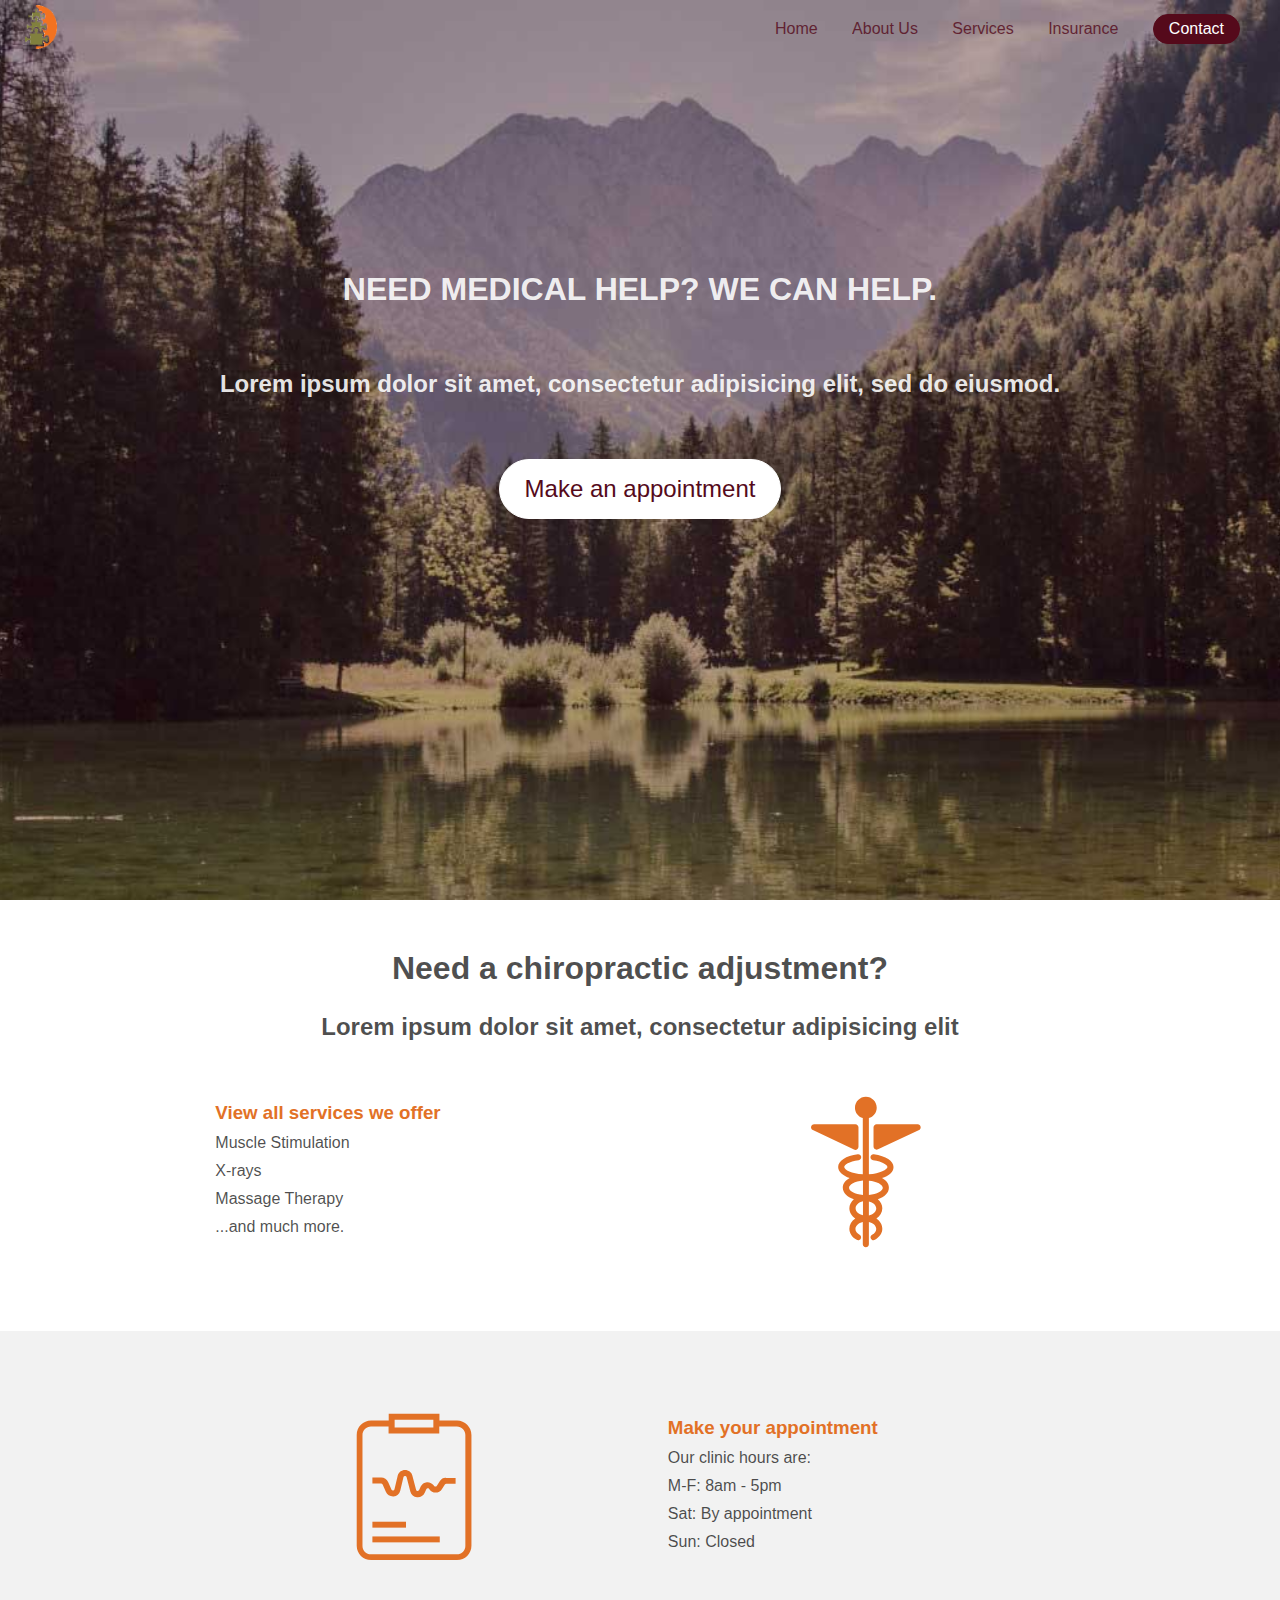
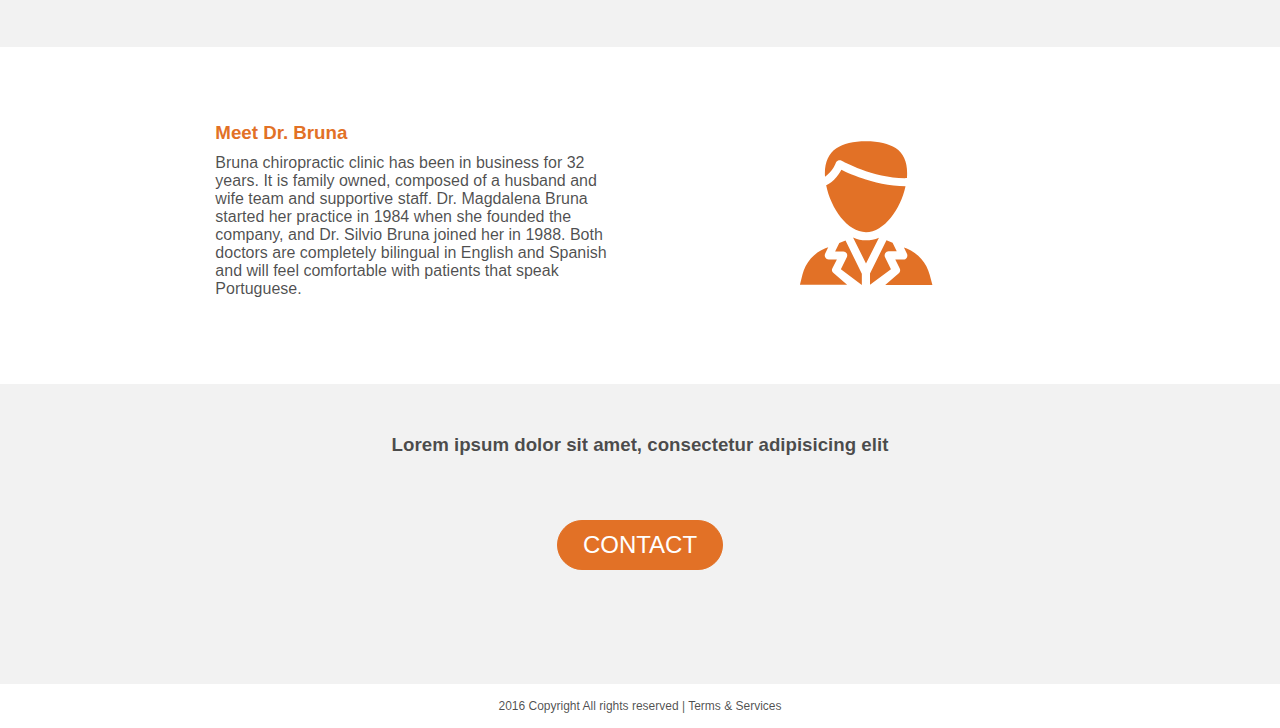
==== index.html @ 65b61c1f "firstMockUp" ====
<!DOCTYPE html>
<html>
<head>
	<title>Dr. Bruna Chiropractic Services</title>
	<meta name="description" content="Chiropractic services in Houston, Texas">
	<link rel="stylesheet" type="text/css" href="styles/style.css">
</head>
<body>

	<div id="headerMenu">
		<div class="logoContainer">
			<img src="images/drBrunaLogo2016.png">
		</div>
		<ul class="navMenu">
			<li class="navMenuItem"><a href="index.html">Home</a></li>
			<li class="navMenuItem dropDownMenu">About Us
					<ul class="secondaryMenu">
						<li><a href="aboutUsDrBruna.html">Dr. Bruna</a></li>
						<li><a href="aboutUsClinic.html">Our Clinic</a></li>
					</ul>
			</li>
			<li class="navMenuItem dropDownMenu">Services
					<ul class="secondaryMenu">
						<li><a href="services.html">Chiropractic Manipulation</a></li>
						<li><a href="services.html">Therapeutic Ultrasound</a></li>
						<li><a href="services.html">Electric Muscle Stimulation</a></li>
						<li><a href="services.html">Therapeutic Massage</a></li>
						<li><a href="services.html">Spinal Traction</a></li>
						<li><a href="services.html">Rehabilitative Therapy</a></li>
					</ul>
			</li>
			<li class="navMenuItem"><a href="insurance.html">Insurance</a></li>
			<li class="ctaContact"><a href="contact.html">Contact</a></li>
		</ul>
		<div class="mobileMenuHolder">
			<img class="hamburgerMenuIcon" src="images/hamburgerMenu.svg">
		</div>
		<ul class="mobileMenu noShow">
			<li class="navMenuItem"><a href="index.html">Home</a></li>
			<li class="navMenuItem">About Us
					<ul>
						<li><a href="aboutUsDrBruna.html">Dr. Bruna</a></li>
						<li><a href="aboutUsClinic.html">Our Clinic</a></li>
					</ul>
			</li>
			<li class="navMenuItem">Services
					<ul>
						<li><a href="services.html">Chiropractic Manipulation</a></li>
						<li><a href="services.html">Therapeutic Ultrasound</a></li>
						<li><a href="services.html">Electric Muscle Stimulation</a></li>
						<li><a href="services.html">Therapeutic Massage</a></li>
						<li><a href="services.html">Spinal Traction</a></li>
						<li><a href="services.html">Rehabilitative Therapy</a></li>
					</ul>
			</li>
			<li class="navMenuItem"><a href="insurance.html">Insurance</a></li>
			<li class="navMenuItem"><a href="contact.html">Contact</a></li>
		</ul>
	</div>
	<div class="headerImg">
		<h1 class="headerTitleMessage">Need Medical Help? We can help.</h1>
		<h2 class="headerSubtitleMessage">Lorem ipsum dolor sit amet, consectetur adipisicing elit, sed do eiusmod.</h2>
		<button class="ctaAppt"><a href="contact.html">Make an appointment</a></button>
	</div>
	
	<div class="sectionContainer">
		<h1> Need a chiropractic adjustment?</h1>
		<h2>Lorem ipsum dolor sit amet, consectetur adipisicing elit</h2>
		<div class="sectionDetails">
			<h3>View all services we offer</h3>
			<p>Muscle Stimulation</p>
			<p>X-rays</p>
			<p>Massage Therapy</p>
			<p>...and much more.</p>
		</div>
		<div class="sectionIconContainer">
			<img src="images/chiropracticIcon.svg">
		</div>
	</div>
	<div class="sectionContainer">
		<div class="sectionIconContainer">
			<img src="images/appointmentIcon.svg">
		</div>
		<div class="sectionDetails">
			<h3>Make your appointment</h3>
			<p>Our clinic hours are:</p>
			<p>M-F: 8am - 5pm</p>
			<p>Sat: By appointment</p>
			<p>Sun: Closed</p>
		</div>
	</div>
	<div class="sectionContainer">
		<div class="sectionDetails">
			<h3>Meet Dr. Bruna</h3>
			<p>
				Bruna chiropractic clinic has been in business for 32 years. It is family owned, composed of a husband and wife team and supportive staff. 
				Dr. Magdalena Bruna started her practice in 1984 when she founded the company, and Dr. Silvio Bruna joined her in 1988. 
				Both doctors are completely bilingual in English and Spanish and will feel comfortable with patients that speak Portuguese.
			</p>
		</div>
		<div class="sectionIconContainer">
			<img src="images/drIcon.svg">
		</div>
	</div>
	<div class="sectionContainer">
		<h3>Lorem ipsum dolor sit amet, consectetur adipisicing elit</h3>
		<button class="ctaContactUs"><a href="contact.html">Contact</a></button>
	</div>
	<footer> 
		<p>2016 Copyright All rights reserved | Terms & Services</p>
	</footer>
	<script src="https://ajax.googleapis.com/ajax/libs/jquery/3.1.0/jquery.min.js"></script>
	<script type="text/javascript" src="js/script.js"></script>
</body>
</html>
---- styles/style.css ----
/* Theme Colors */
/* 
#e27126 - Orange
#550a1b - Maroon
#7c7c31 - Mustard  
*/
* {
	box-sizing: border-box;
	margin: 0; 
	font-family: "Segoe UI",Arial,sans-serif;
	color: rgba(0,0,0,.7);
}
a {
	text-decoration: none; 
	color: inherit;
}
a:visited {
	color: inherit; 
}
#headerMenu {
	width: 100%;
	position: absolute;
	display: flex;
	justify-content: space-between;
	align-items: center;
	padding: 5px 25px;
}
.logoContainer {
	vertical-align: middle;
	display: inline-block;
}
.logoContainer > img {
	width:  2em;
}
.navMenu {
	list-style: none;
	display: inline-block;
}
.mobileMenuHolder {
	display: none;
}
.navMenu > li {
	display: inline-block;
	margin: 0px 15px;
	font-size: 1em;
}
.navMenuItem {
	color: #550a1b;
	opacity: .8;
}
.navMenuItem:hover {
	opacity: 1;
	cursor: pointer;
	position: relative;
}
.secondaryMenu {
	display: none;
	list-style: none;
	position: absolute;
	background: rgba(255,255,255,.3);
	top: 15px;
	left: 0;
}
.secondaryMenu > li {
	margin-left: -15px;
    width: 125px;
    margin-top: 15px;
    margin-bottom: 15px;
    opacity: .8;
}
.secondaryMenu > li:hover {
	opacity: 1;
	color: #550a1b;
	cursor: pointer;
}
.dropDownMenu:hover > .secondaryMenu{
	display: block;
}
.ctaContact {
	padding: 5px 15px;
	background: #550a1b;
	color: #FFF;
	border: 1px solid #550a1b;
	border-radius: 50px;
	cursor: pointer;
}
.headerImg {
	text-align: center;
	background: url("../images/headerImg.jpg");
	background-position: center;
	background-size: cover;
	color: white;
	padding: 25px;
	height: 100vh;
}
.headerTitleMessage {
	text-transform: uppercase;
	margin-top: 20%;
	margin-bottom: 5%;
}
.headerSubtitleMessage, .headerTitleMessage { 
	color: rgba(255,255,255,.9);
}
.ctaAppt {
	color: #550a1b;
	font-size: 1.5em;
	background: #FFF;
	padding: 15px 25px;
	border-radius: 50px;
	border: 1px solid #FFF;
	margin: 5% auto;
	cursor: pointer;
}
.sectionContainer {
	width: 100%;
	margin: auto;
	text-align: center;
	padding: 50px 0px;
}
.sectionContainer > h2 {
	margin: 2% auto;
}
.sectionContainer:nth-child(even) {
	background: #f2f2f2;
}
.sectionContainer > div {
	display: inline-block;
	width: 35%;
	padding: 2%;
	vertical-align: middle;
}
.sectionDetails {
	text-align: left;
}
.sectionDetails > h3 {
	color: #e27126;
}
.sectionDetails > p {
	margin: 10px 0px;
}
.sectionIconContainer > img {
	width: 10em;
}
.ctaContactUs {
	color:  #FFF;
	background: #e27126;
	border: 1px solid #e27126;
	border-radius: 50px;
	text-transform: uppercase;
	font-size: 1.5em;
	padding: 10px 25px;
	margin: 5% auto;
	cursor: pointer;
}
footer {
	width: 100%;
	background: #FFF;
	text-align: center;
	padding: 15px 0px;
	font-size: .75em;
}
.nonHomePageFooter {
	background: #d9d9d9;
}

/* About Us - Pages */
.sectionNonHomePageContainer {
	width: 100%;
	margin: auto;
	text-align: center;
	padding: 30px 0px;
}
.sectionNonHomePageContainer > h3 {
	margin: 2% auto;
}
.bio {
	line-height: 1.5em;
}
.clinicImageContainer {
	width: 20%;
	margin:  3%;
	display: inline-block;
	border-radius: 5px;
	background-color: rgb(0, 0, 0);
	box-shadow: 3px 5.196px 7.2px 1.8px rgba(0, 0, 0, 0.35);
	overflow:  hidden;
}
.clinicImageContainer:hover {
	cursor: pointer;
}
.clinicImage {
	width: 100%;
}
.staffImageContainer {
  border-radius: 5px;
  background-color: rgb(226, 226, 226);
  box-shadow: 3px 5.196px 7.2px 1.8px rgba(0, 0, 0, 0.35);
  width:  25%;
  display: inline-block;
  margin: 2%;
}
.staffImg {
	width: 100%;
	height: 10em;
	overflow: hidden;
}
.staffImg > img {
	width: 100%;
}
.staffBio {
	background: #d9d9d9;
	padding: 10px;
	width: 100%;
	text-align: left;
}
.enlargeImage {
	position: fixed;
	top: 50%;
	right: 50%;
	left: 50%;
	transform: translateY(-50%) translateX(-50%);
	width: 50%;
	z-index: 2;
}
.layover {
	height: 100vh;
	width: 100%;
	position: fixed;
	top: 0;
	left: 0;
	background: rgba(0,0,0,.75);
}
.exitImage {
	color: rgba(255,255,255,.8);
	position: fixed;
	top: 15%;
	right: 15%;
	transform: translateY(-50%);
	font-size: 35px;
	cursor: pointer;
}
/* Insurance Page  */
table {
	margin:  auto;	
	width: 70%;
}
td {
	padding: 5%;
}

/* Contact Us Page */
.contactPageIcon {
	width: 5em;
	vertical-align: middle;
}
.contactUsInformationContainer {
	display: inline-block;
	width: 45%;
	text-align: left;
	vertical-align: top;
}
.clinicContactInfo {
	display: inline-block;
	vertical-align: middle;
}
.contactUsInformationContainer > div {
	margin: 2% auto;
}
.contactUsInformationContainer > input {
	display: block;
	width: 100%;
	background: transparent;
	color: rgba(0,0,0,.8);
	border: 1px solid #550a1b;
	border-radius: 2px;
	margin: 15px auto;
	height: 3em;
	padding-left: 5px;
}
input:focus, textarea:focus {
	outline: none;
	border: 2px solid #550a1b;
}
.contactUsInformationContainer > textarea {
	height: 10em;
	display: block;
	width: 100%;
	border: 1px solid #550a1b;
	margin: 15px auto;
	border-radius: 2px;
}
.contactUsInformationContainer > button {
	color: white;
	margin: 15px auto;
	background: #550a1b;
	border: 1px solid #550a1b;
	padding: 10px 25px;
	border-radius: 50px;
}



/* Services Page */
.allServicesList {
	list-style: none;
	text-align: left;
}
.allServicesList > li {
	margin-left: -15px;
	margin-top: 15px;
	margin-bottom: 15px;
}
.allServicesList > li:hover {
	cursor: pointer;
}
.serviceDescription {
	display: none;
	line-height: 25px;
}
.show {
	display: block;
}
.activeColor {
	color: #e27126;
}
.noShow {
	display: none;
}
.toggle {
	width: 7em;
	margin: 1em auto;
	position: relative;
}
.toggle input {
	opacity: 0;
	cursor: pointer;
	position: absolute;
	top: 0;
	left: 0;
	z-index: 6;
	width: 100%;
	height: 28px;
}
.toggle input ~ .btn {
	-webkit-transition: all .3s ease;
}
.toggle input:checked ~ .btn {
	left: 50%;
	-webkit-transition: all .3s ease;
	height: 32px;
}
.toggle .btn {
	border-radius: 2px;
	display: block;
	position: absolute;
	z-index: 4;
	top: 0;
	left: 0;
	width: 50%;
	height: 32px;
	background: transparent;
	border: 3px solid #550a1b;
}
.toggle .labels {
	position: absolute;
	top: .5em;
	z-index: 2;
	font-size: .6em;
	font-weight: bold;
}
.toggle .labels:before {
	content: "English";
	position: absolute;
	left: 10px;
	color: #7c7c31;
}
.toggle .labels:after {
	content: "Espanol";
	position: absolute;
	right: 12px;
	color: #e27126;
}
.toggle .bg {
	display: block;
	position: absolute;
	z-index: 0;
	top: 0;
	left: 0;
	width: 100%;
	height: 1.7em;
	border-radius: 2px;
	border: 1px solid rgba(0,0,0,.2);
	background: #fff;
	box-shadow: 0 1px 0 0 rgba(255,255,255,1);
}

@media(max-width:768px) {
	.sectionContainer > div {
		width: 80%;
	}
	.bio {
		text-align: justify;
	}
	.clinicImageContainer {
		width: 80%;
		display: block;
		margin: 2% auto;
	}
	.allServicesList {
		margin-top: 15%;
	}
	td {
		display: block;
	}
	.contactUsInformationContainer {
		display: block;
		width: 80%;
		margin: 2% auto;
	}
	.mobileMenuHolder {
		display: block;
	}
	.hamburgerMenuIcon {
		width: 3em;
	}
	.mobileMenu {
		list-style: none;
		position: absolute;
		left: 50%;
		top: 1%;
		transform: translateX(-50%);
		background: #FFF;	
	}
	.mobileMenu > li {
		margin: 15% auto;
		margin-left: -15px;
		width: 200px;
	}
	.mobileMenu > li > ul {
		list-style: none;
	}
	.mobileMenu > li > ul > li{
		margin-top: 2%;
		margin-left: -15px;
	}
	.navMenu {
		display: none;
	}
}
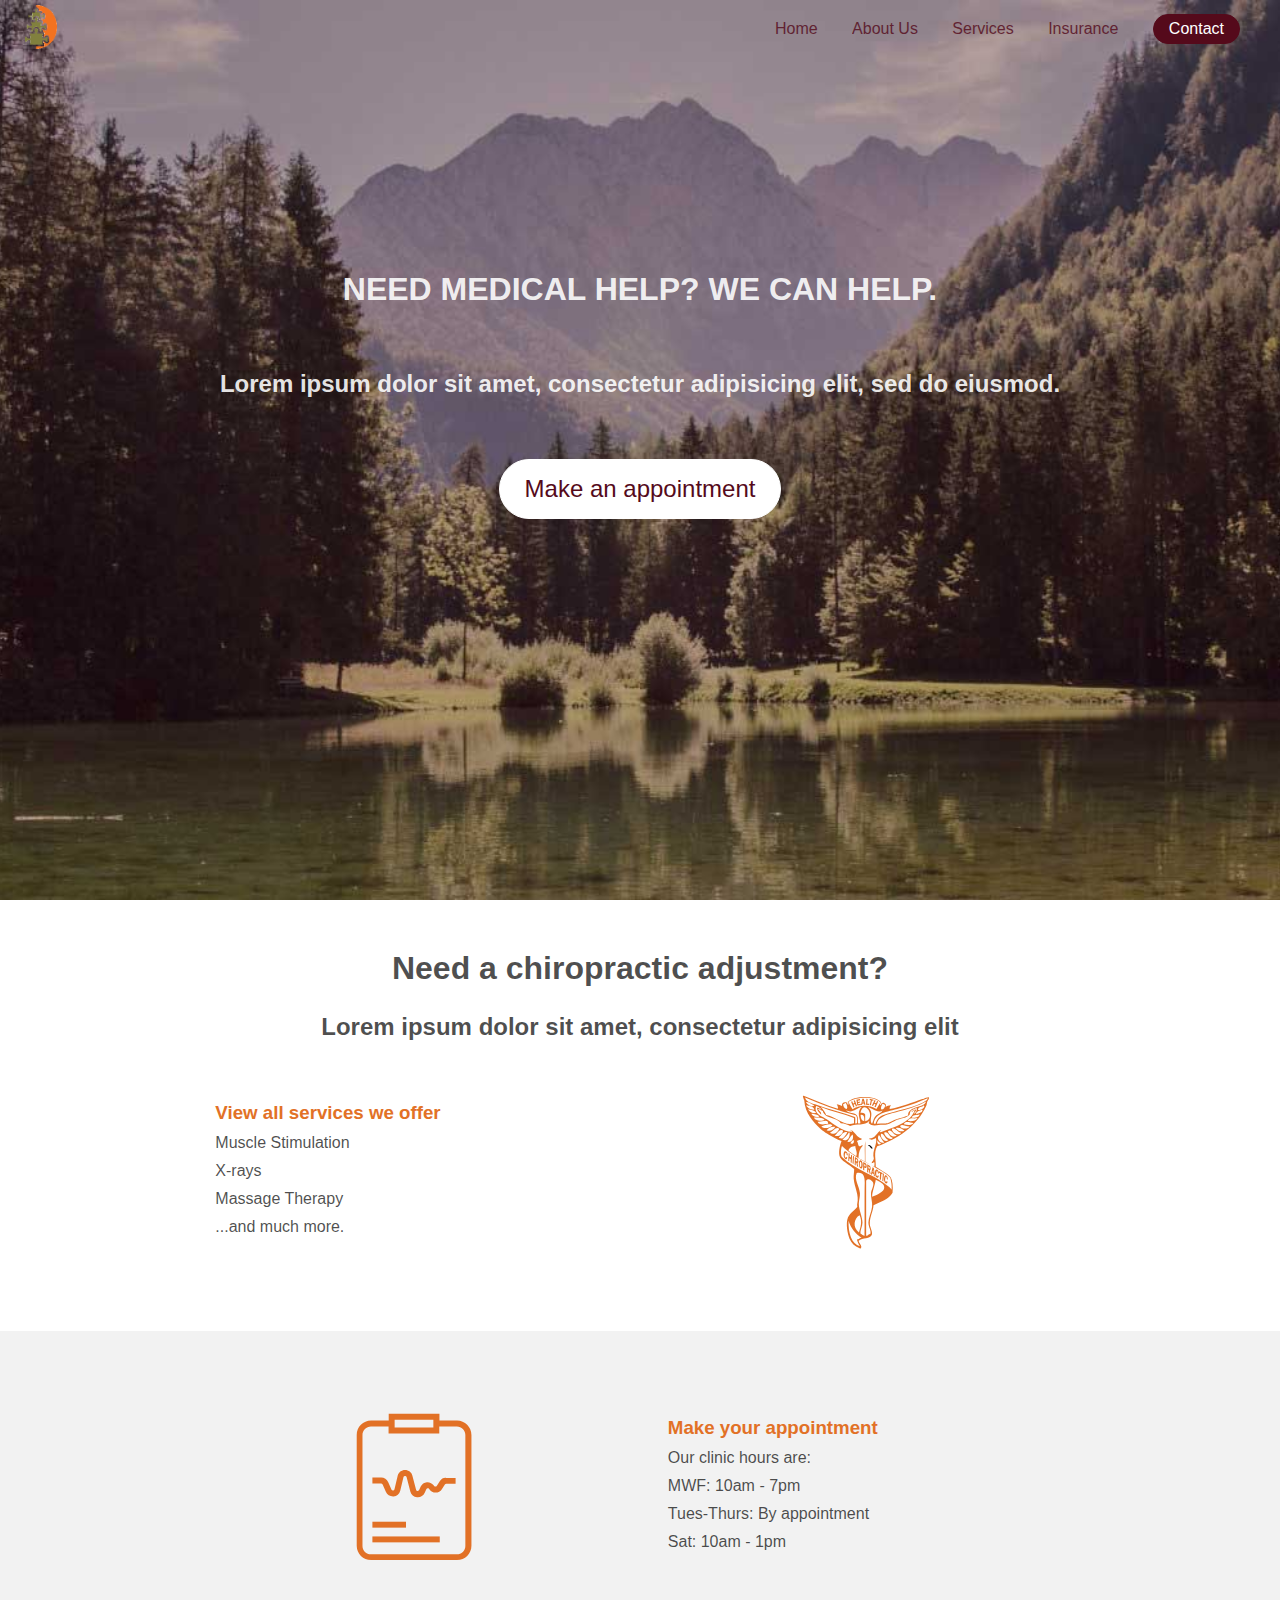
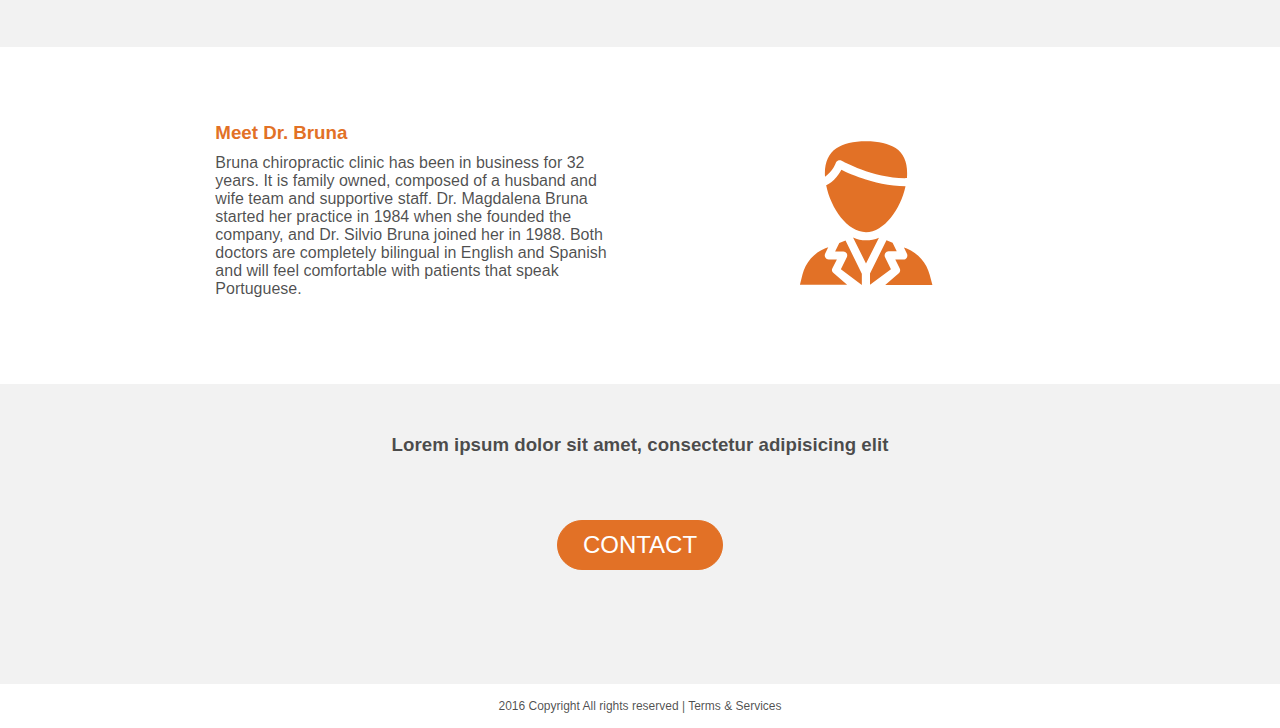
==== commit f046ca85: "clinicHrs" ====
--- a/index.html
+++ b/index.html
@@ -84,9 +84,9 @@
 		<div class="sectionDetails">
 			<h3>Make your appointment</h3>
 			<p>Our clinic hours are:</p>
-			<p>M-F: 8am - 5pm</p>
-			<p>Sat: By appointment</p>
-			<p>Sun: Closed</p>
+			<p>MWF: 10am - 7pm</p>
+			<p>Tues-Thurs: By appointment</p>
+			<p>Sat: 10am - 1pm</p>
 		</div>
 	</div>
 	<div class="sectionContainer">
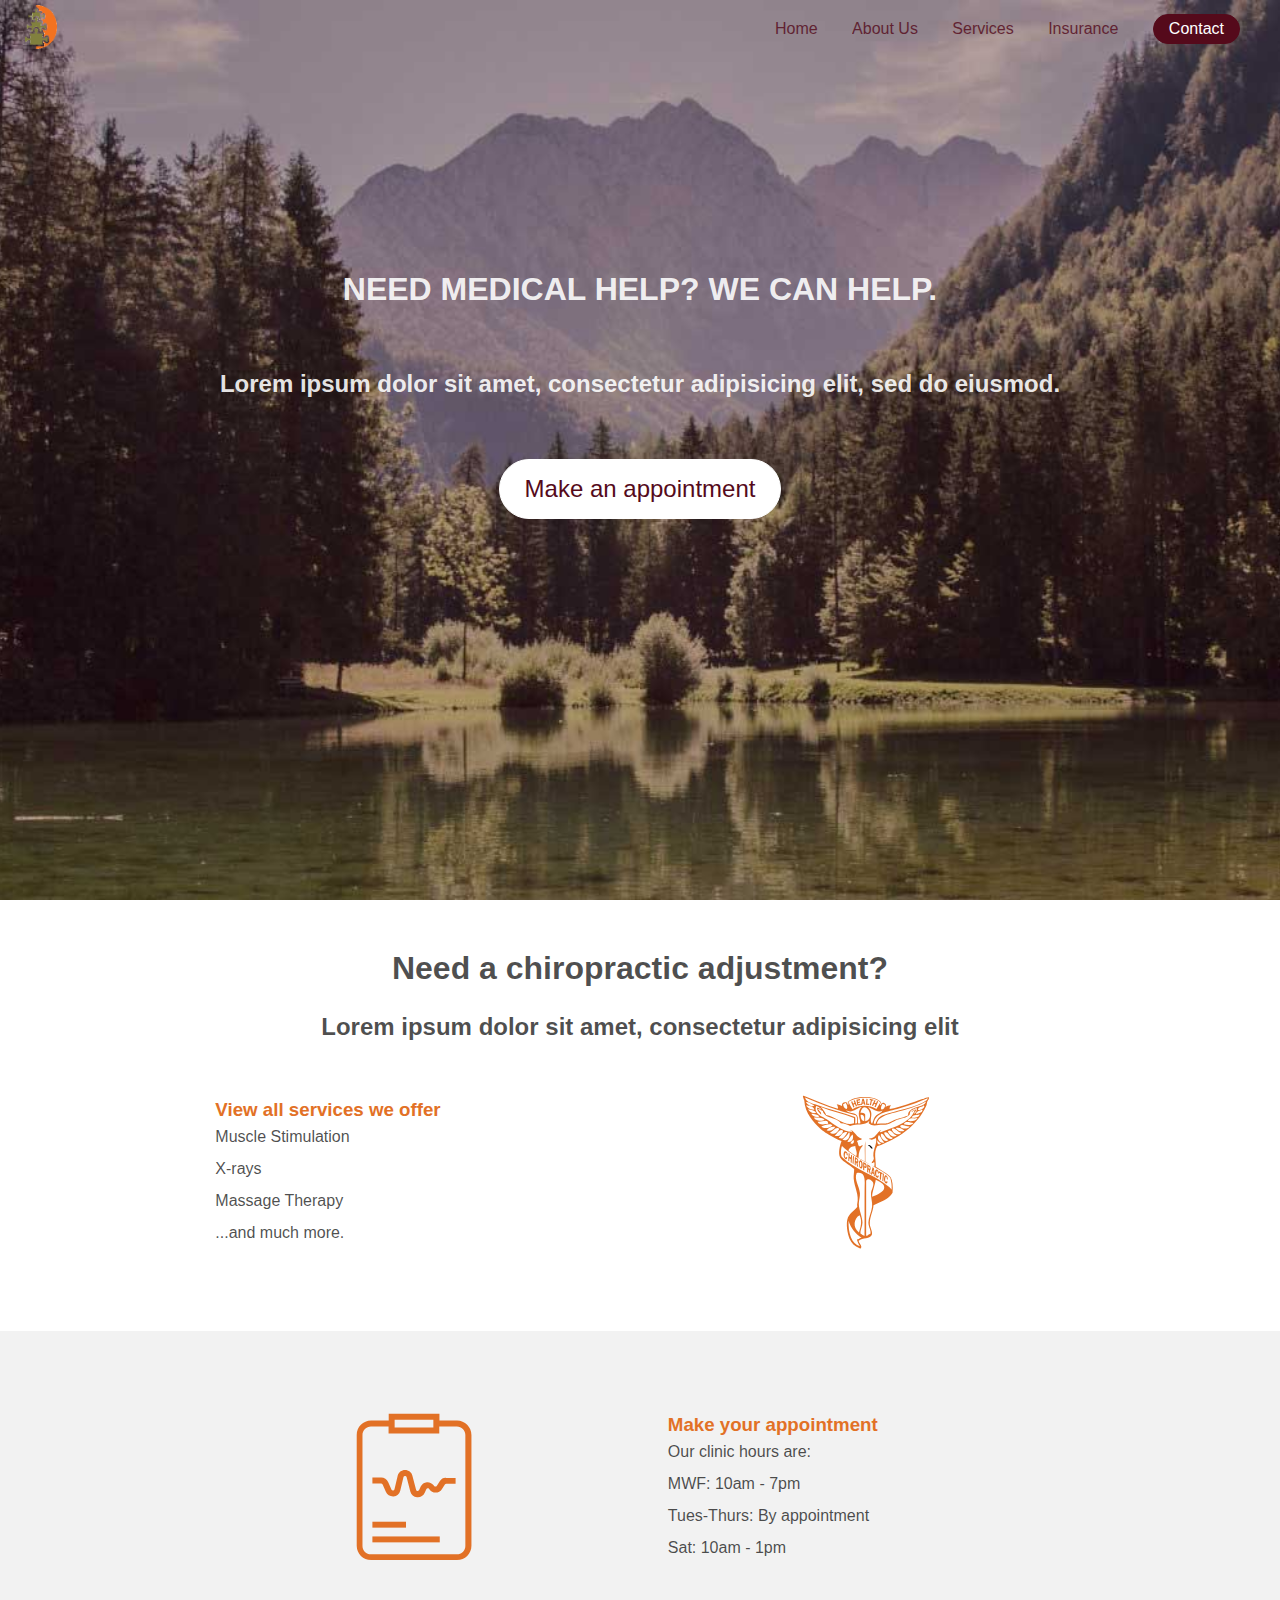
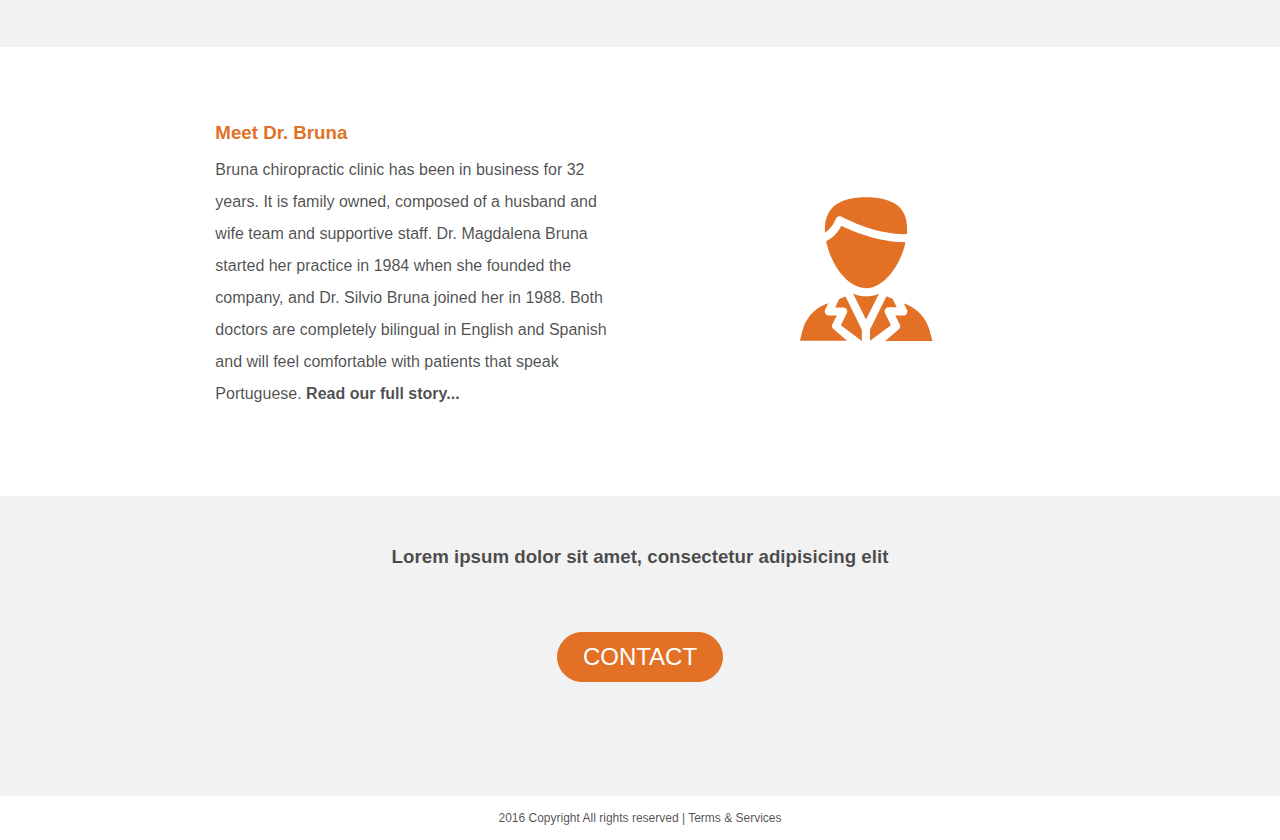
==== commit 83492fb8: "readyForApproval" ====
--- a/index.html
+++ b/index.html
@@ -68,10 +68,12 @@
 		<h2>Lorem ipsum dolor sit amet, consectetur adipisicing elit</h2>
 		<div class="sectionDetails">
 			<h3>View all services we offer</h3>
+			<a class="homepageLinks" href="services.html">
 			<p>Muscle Stimulation</p>
 			<p>X-rays</p>
 			<p>Massage Therapy</p>
 			<p>...and much more.</p>
+			</a>
 		</div>
 		<div class="sectionIconContainer">
 			<img src="images/chiropracticIcon.svg">
@@ -83,19 +85,21 @@
 		</div>
 		<div class="sectionDetails">
 			<h3>Make your appointment</h3>
+			<a class="homepageLinks" href="contact.html">
 			<p>Our clinic hours are:</p>
 			<p>MWF: 10am - 7pm</p>
 			<p>Tues-Thurs: By appointment</p>
 			<p>Sat: 10am - 1pm</p>
+			</a>
 		</div>
 	</div>
 	<div class="sectionContainer">
 		<div class="sectionDetails">
 			<h3>Meet Dr. Bruna</h3>
-			<p>
+			<p class="homepageLinks">
 				Bruna chiropractic clinic has been in business for 32 years. It is family owned, composed of a husband and wife team and supportive staff. 
 				Dr. Magdalena Bruna started her practice in 1984 when she founded the company, and Dr. Silvio Bruna joined her in 1988. 
-				Both doctors are completely bilingual in English and Spanish and will feel comfortable with patients that speak Portuguese.
+				Both doctors are completely bilingual in English and Spanish and will feel comfortable with patients that speak Portuguese. <a href="aboutUsDrBruna.html"><strong>Read our full story...</strong></a>
 			</p>
 		</div>
 		<div class="sectionIconContainer">
--- a/styles/style.css
+++ b/styles/style.css
@@ -138,6 +138,9 @@
 .sectionDetails > p {
 	margin: 10px 0px;
 }
+.homepageLinks {
+	line-height: 2em;
+}
 .sectionIconContainer > img {
 	width: 10em;
 }
@@ -375,7 +378,7 @@
 	color: #7c7c31;
 }
 .toggle .labels:after {
-	content: "Espanol";
+	content: "Espa\00f1ol";
 	position: absolute;
 	right: 12px;
 	color: #e27126;
@@ -402,9 +405,9 @@
 		text-align: justify;
 	}
 	.clinicImageContainer {
-		width: 80%;
+		width: 60%;
 		display: block;
-		margin: 2% auto;
+		margin: 5% auto;
 	}
 	.allServicesList {
 		margin-top: 15%;
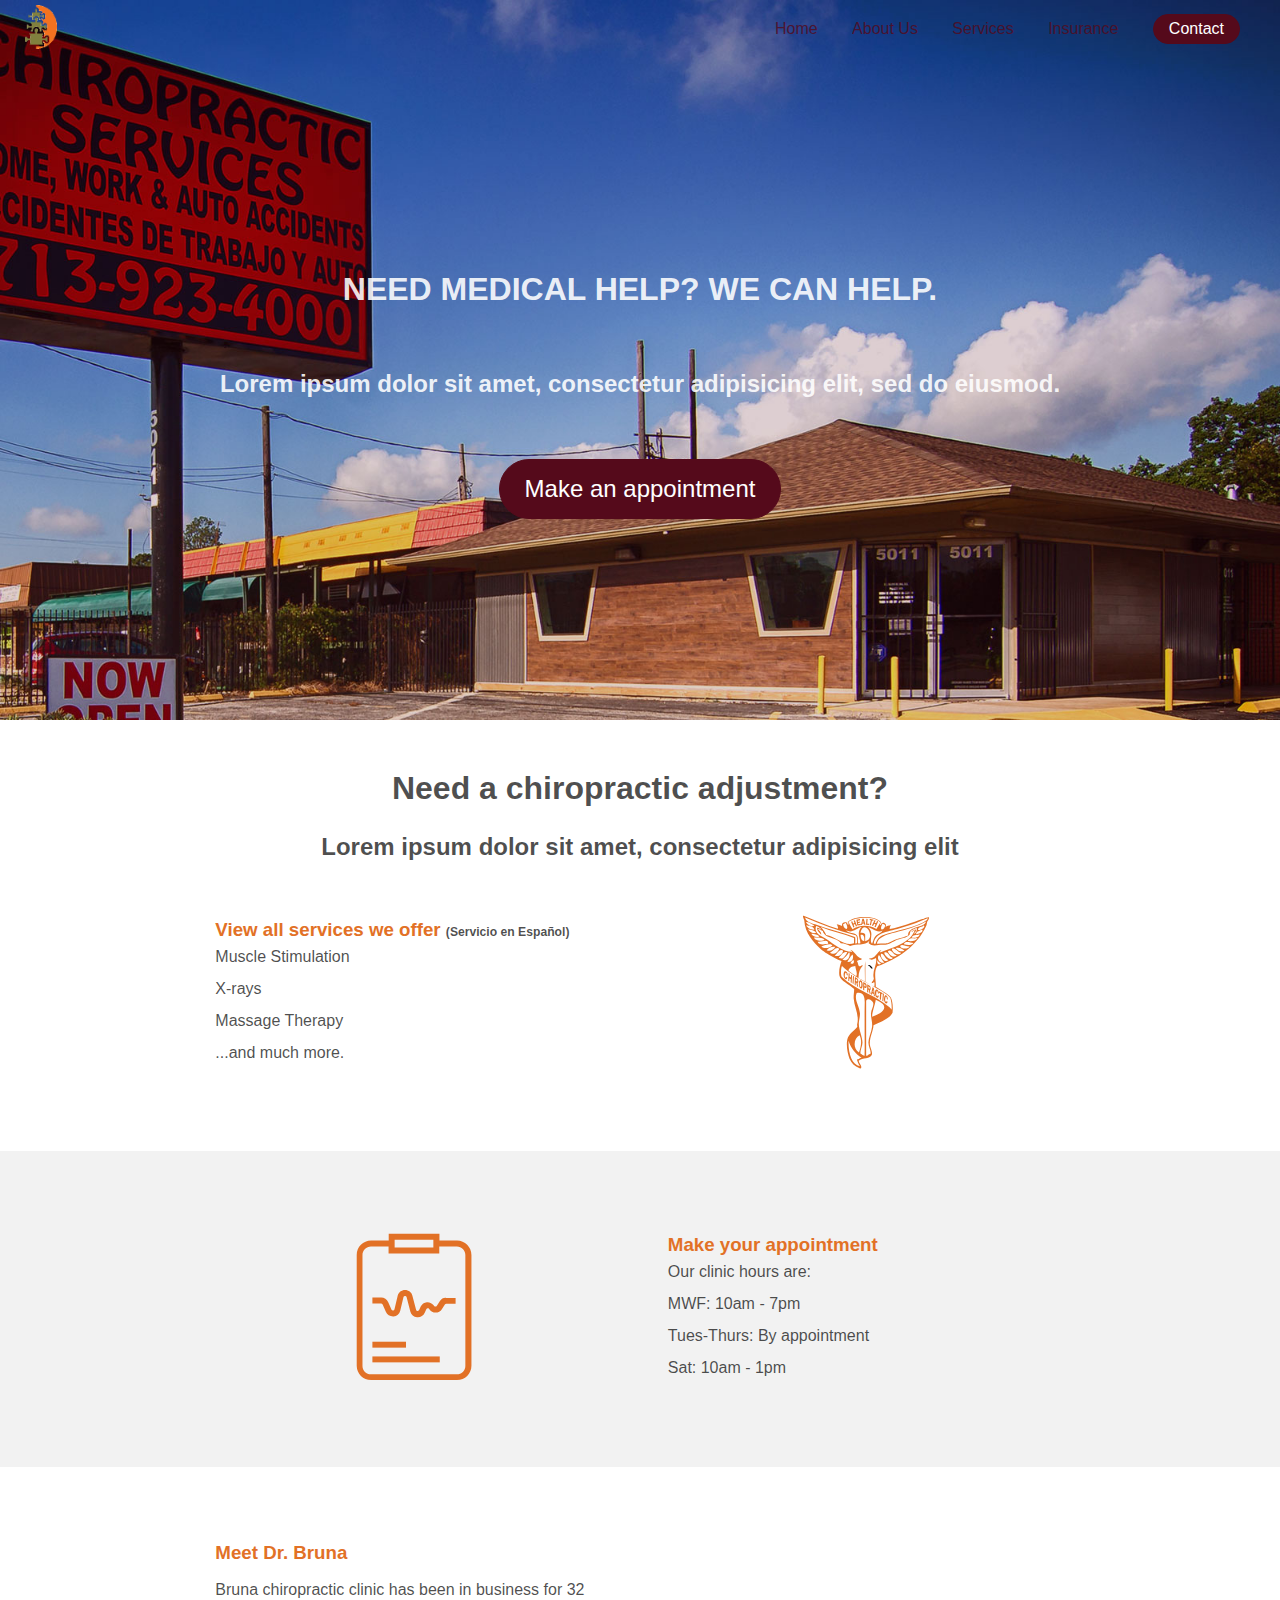
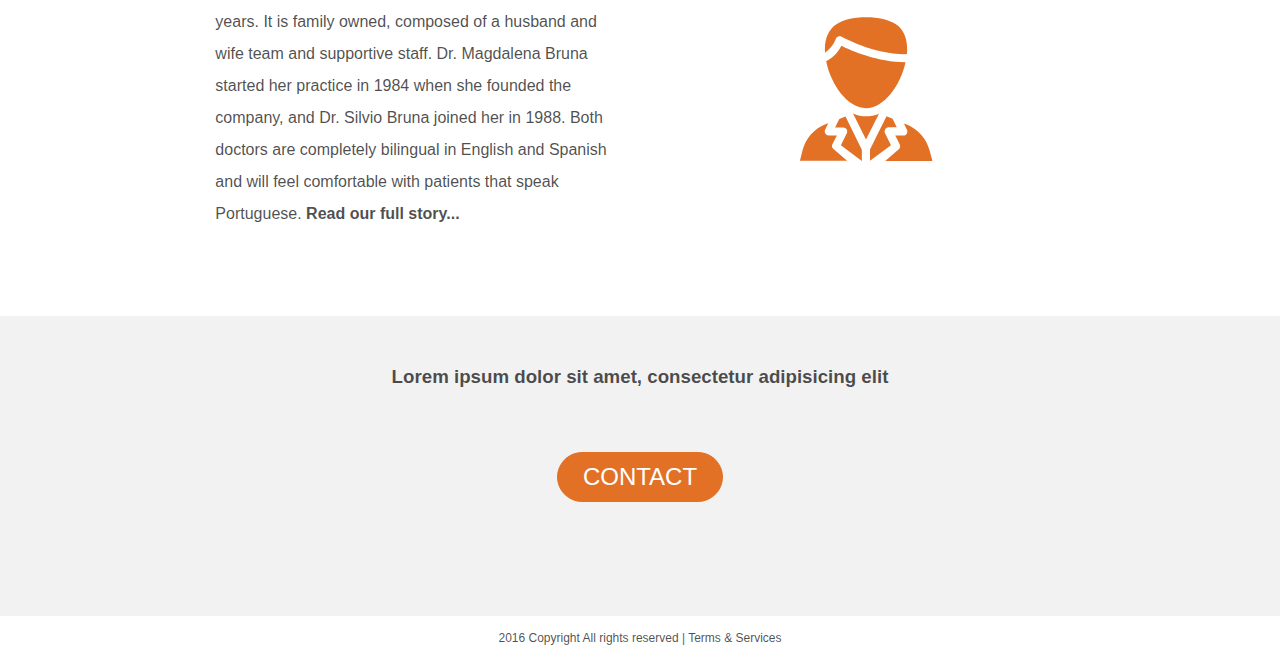
==== commit 6c1ca175: "finalizingWebsite" ====
--- a/index.html
+++ b/index.html
@@ -4,12 +4,15 @@
 	<title>Dr. Bruna Chiropractic Services</title>
 	<meta name="description" content="Chiropractic services in Houston, Texas">
 	<link rel="stylesheet" type="text/css" href="styles/style.css">
+	<link rel="shortcut icon" type="image/png" href="images/drBrunaLogo2016.png"/>
 </head>
 <body>
 
 	<div id="headerMenu">
 		<div class="logoContainer">
-			<img src="images/drBrunaLogo2016.png">
+			<a href="index.html">
+				<img src="images/drBrunaLogo2016.png">
+			</a>
 		</div>
 		<ul class="navMenu">
 			<li class="navMenuItem"><a href="index.html">Home</a></li>
@@ -35,7 +38,8 @@
 		<div class="mobileMenuHolder">
 			<img class="hamburgerMenuIcon" src="images/hamburgerMenu.svg">
 		</div>
-		<ul class="mobileMenu noShow">
+		<ul class="mobileMenu noShow transformMobile">
+			<div class="exitMobileMenu">X</div>
 			<li class="navMenuItem"><a href="index.html">Home</a></li>
 			<li class="navMenuItem">About Us
 					<ul>
@@ -57,7 +61,7 @@
 			<li class="navMenuItem"><a href="contact.html">Contact</a></li>
 		</ul>
 	</div>
-	<div class="headerImg">
+	<div id="homeHeader" class="headerImg">
 		<h1 class="headerTitleMessage">Need Medical Help? We can help.</h1>
 		<h2 class="headerSubtitleMessage">Lorem ipsum dolor sit amet, consectetur adipisicing elit, sed do eiusmod.</h2>
 		<button class="ctaAppt"><a href="contact.html">Make an appointment</a></button>
@@ -67,7 +71,7 @@
 		<h1> Need a chiropractic adjustment?</h1>
 		<h2>Lorem ipsum dolor sit amet, consectetur adipisicing elit</h2>
 		<div class="sectionDetails">
-			<h3>View all services we offer</h3>
+			<h3>View all services we offer <small style="font-size:65%;">(Servicio en Espa&ntilde;ol)</small></h3>
 			<a class="homepageLinks" href="services.html">
 			<p>Muscle Stimulation</p>
 			<p>X-rays</p>
--- a/styles/style.css
+++ b/styles/style.css
@@ -29,7 +29,7 @@
 	vertical-align: middle;
 	display: inline-block;
 }
-.logoContainer > img {
+.logoContainer img {
 	width:  2em;
 }
 .navMenu {
@@ -39,6 +39,7 @@
 .mobileMenuHolder {
 	display: none;
 }
+
 .navMenu > li {
 	display: inline-block;
 	margin: 0px 15px;
@@ -86,12 +87,34 @@
 }
 .headerImg {
 	text-align: center;
-	background: url("../images/headerImg.jpg");
+	color: white;
+	padding: 25px;
+	height: 80vh;
+}
+#homeHeader {
+	background: url("../images/brunaHomeHeader.jpg");
 	background-position: center;
 	background-size: cover;
-	color: white;
-	padding: 25px;
-	height: 100vh;
+}
+#aboutClinicHeader {
+	background: url("../images/brunaAboutClinicHeader.jpg");
+	background-position: center;
+	background-size: cover;
+}
+#aboutDrHeader {
+	background: url("../images/brunaAboutDrHeader.jpg");
+	background-position: center;
+	background-size: cover;
+}
+#servicesAndInsuranceHeader {
+	background: url("../images/brunaServicesHeader.jpg");
+	background-position: center;
+	background-size: cover;
+}
+#contactHeader {
+	background: url("../images/brunaContactHeader.jpg");
+	background-position: center;
+	background-size: cover;
 }
 .headerTitleMessage {
 	text-transform: uppercase;
@@ -102,12 +125,12 @@
 	color: rgba(255,255,255,.9);
 }
 .ctaAppt {
-	color: #550a1b;
+	color: #FFF;
 	font-size: 1.5em;
-	background: #FFF;
+	background: #550a1b;
 	padding: 15px 25px;
 	border-radius: 50px;
-	border: 1px solid #FFF;
+	border: 1px solid #550a1b;
 	margin: 5% auto;
 	cursor: pointer;
 }
@@ -163,7 +186,10 @@
 	font-size: .75em;
 }
 .nonHomePageFooter {
-	background: #d9d9d9;
+	background: #550a1b;
+}
+.nonHomePageFooter > p {
+	color: #FFF;
 }
 
 /* About Us - Pages */
@@ -180,7 +206,7 @@
 	line-height: 1.5em;
 }
 .clinicImageContainer {
-	width: 20%;
+	width: 25%;
 	margin:  3%;
 	display: inline-block;
 	border-radius: 5px;
@@ -242,6 +268,17 @@
 	font-size: 35px;
 	cursor: pointer;
 }
+#virtualTourContainer {
+	text-align:center;
+	margin:15px auto;
+	width:80%;
+}
+#virtualTour {
+	margin: auto;
+	width: 100%;
+	height: 45vh;
+	border: 1px solid #550a1b;
+}
 /* Insurance Page  */
 table {
 	margin:  auto;	
@@ -257,8 +294,7 @@
 	vertical-align: middle;
 }
 .contactUsInformationContainer {
-	display: inline-block;
-	width: 45%;
+	width: 100%;
 	text-align: left;
 	vertical-align: top;
 }
@@ -268,6 +304,7 @@
 }
 .contactUsInformationContainer > div {
 	margin: 2% auto;
+	width: 50%;
 }
 .contactUsInformationContainer > input {
 	display: block;
@@ -300,7 +337,10 @@
 	padding: 10px 25px;
 	border-radius: 50px;
 }
-
+.clinicMap {
+	height:300px;
+	width:400px;
+}
 
 
 /* Services Page */
@@ -420,6 +460,10 @@
 		width: 80%;
 		margin: 2% auto;
 	}
+	.clinicMap {
+		height:300px;
+		width:335px;
+	}
 	.mobileMenuHolder {
 		display: block;
 	}
@@ -429,15 +473,18 @@
 	.mobileMenu {
 		list-style: none;
 		position: absolute;
-		left: 50%;
-		top: 1%;
-		transform: translateX(-50%);
-		background: #FFF;	
+		left: 0;
+		top: 0;
+		right: 0;
+		/* transform: translateX(-50%); */
+		background: rgba(255,255,255,.9);
+		height: 100vh;
+		transition: 1s ease all;
 	}
 	.mobileMenu > li {
-		margin: 15% auto;
+		margin: 15px auto;
 		margin-left: -15px;
-		width: 200px;
+		width: 100%;
 	}
 	.mobileMenu > li > ul {
 		list-style: none;
@@ -449,8 +496,19 @@
 	.navMenu {
 		display: none;
 	}
-}
-
-
-
-
+	.exitMobileMenu {
+		position: absolute;
+	    top: 10px;
+	    right: 30px;
+	    font-size: 35px;
+	    z-index: 1;
+	    cursor: pointer;
+	}
+	.transformMobile {
+		transform: translateX(100%);
+	}
+}
+
+
+
+
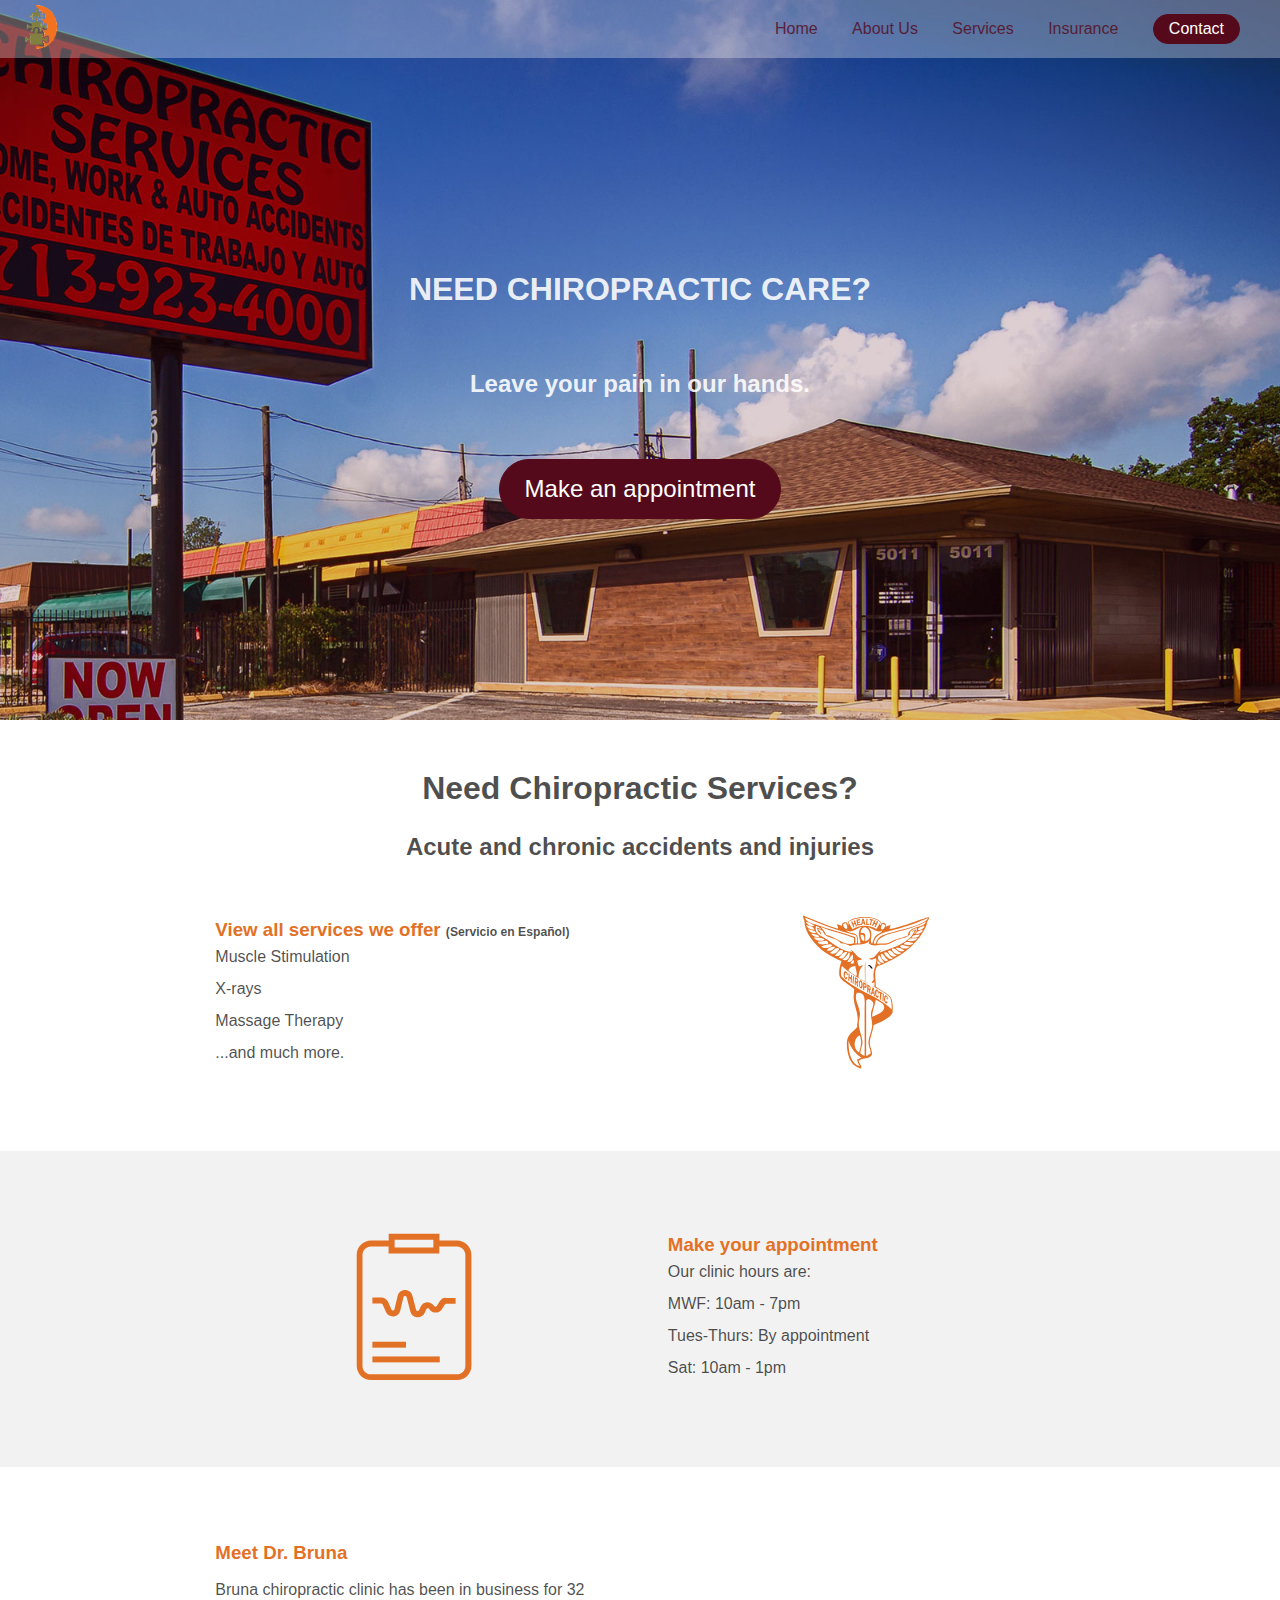
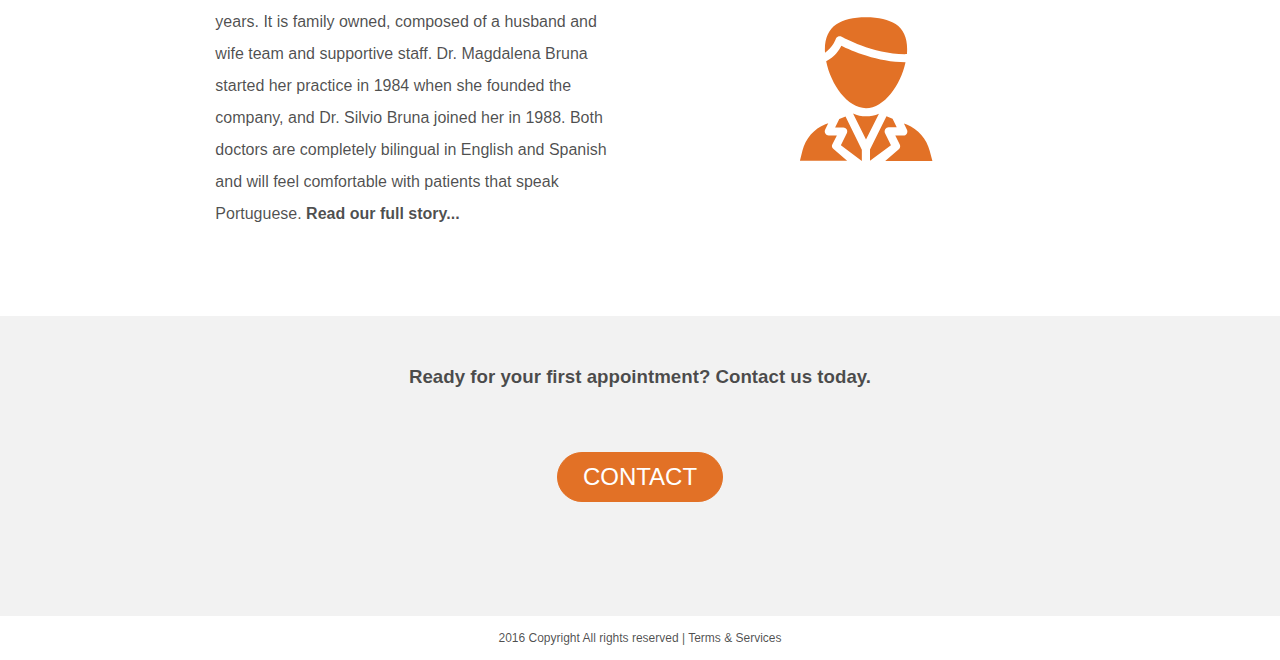
==== commit beaaeeab: "readyToPublish" ====
--- a/index.html
+++ b/index.html
@@ -1,8 +1,9 @@
 <!DOCTYPE html>
 <html>
 <head>
-	<title>Dr. Bruna Chiropractic Services</title>
-	<meta name="description" content="Chiropractic services in Houston, Texas">
+	<title>Bruna Chiropractic Clinic</title>
+	<meta name="description" content="Bruna Chiropractic Clinic services in Houston, Texas. We service Back Pain, Joint Pain, Accidents, Arthritis, Sciatica and any injury you might have.">
+	<meta http-equiv="content-type" content="text/html;charset=UTF-8">
 	<link rel="stylesheet" type="text/css" href="styles/style.css">
 	<link rel="shortcut icon" type="image/png" href="images/drBrunaLogo2016.png"/>
 </head>
@@ -62,14 +63,14 @@
 		</ul>
 	</div>
 	<div id="homeHeader" class="headerImg">
-		<h1 class="headerTitleMessage">Need Medical Help? We can help.</h1>
-		<h2 class="headerSubtitleMessage">Lorem ipsum dolor sit amet, consectetur adipisicing elit, sed do eiusmod.</h2>
+		<h1 class="headerTitleMessage">Need Chiropractic Care?</h1>
+		<h2 class="headerSubtitleMessage">Leave your pain in our hands.</h2>
 		<button class="ctaAppt"><a href="contact.html">Make an appointment</a></button>
 	</div>
 	
 	<div class="sectionContainer">
-		<h1> Need a chiropractic adjustment?</h1>
-		<h2>Lorem ipsum dolor sit amet, consectetur adipisicing elit</h2>
+		<h1> Need Chiropractic Services?</h1>
+		<h2>Acute and chronic accidents and injuries</h2>
 		<div class="sectionDetails">
 			<h3>View all services we offer <small style="font-size:65%;">(Servicio en Espa&ntilde;ol)</small></h3>
 			<a class="homepageLinks" href="services.html">
@@ -111,7 +112,7 @@
 		</div>
 	</div>
 	<div class="sectionContainer">
-		<h3>Lorem ipsum dolor sit amet, consectetur adipisicing elit</h3>
+		<h3>Ready for your first appointment? Contact us today.</h3>
 		<button class="ctaContactUs"><a href="contact.html">Contact</a></button>
 	</div>
 	<footer> 
--- a/styles/style.css
+++ b/styles/style.css
@@ -24,6 +24,7 @@
 	justify-content: space-between;
 	align-items: center;
 	padding: 5px 25px;
+	background: rgba(255,255,255,.3);
 }
 .logoContainer {
 	vertical-align: middle;
@@ -51,6 +52,7 @@
 }
 .navMenuItem:hover {
 	opacity: 1;
+	color: white;
 	cursor: pointer;
 	position: relative;
 }
@@ -58,9 +60,10 @@
 	display: none;
 	list-style: none;
 	position: absolute;
-	background: rgba(255,255,255,.3);
+	background: rgba(255,255,255,.9);
 	top: 15px;
 	left: 0;
+	border-radius: 2px;
 }
 .secondaryMenu > li {
 	margin-left: -15px;
@@ -112,7 +115,7 @@
 	background-size: cover;
 }
 #contactHeader {
-	background: url("../images/brunaContactHeader.jpg");
+	background: url("../images/brunaServicesHeader.jpg");
 	background-position: center;
 	background-size: cover;
 }
@@ -202,11 +205,15 @@
 .sectionNonHomePageContainer > h3 {
 	margin: 2% auto;
 }
+.bioContainer {
+	margin-top: 2%;
+    width: 60%;
+}
 .bio {
 	line-height: 1.5em;
 }
 .clinicImageContainer {
-	width: 25%;
+	width: 35%;
 	margin:  3%;
 	display: inline-block;
 	border-radius: 5px;
@@ -270,7 +277,7 @@
 }
 #virtualTourContainer {
 	text-align:center;
-	margin:15px auto;
+	margin:25px auto;
 	width:80%;
 }
 #virtualTour {
@@ -438,14 +445,27 @@
 }
 
 @media(max-width:768px) {
+	.ctaAppt {
+		margin-top: 30%;
+	} 
 	.sectionContainer > div {
 		width: 80%;
 	}
+	.contactUsInformationContainer > div {
+	    width: 100%;
+	    text-align: center;
+	}
+	.clinicContactInfo {
+		display: block;
+	}
+	.bioContainer {
+		width: 90%;
+	}
 	.bio {
 		text-align: justify;
 	}
 	.clinicImageContainer {
-		width: 60%;
+		width: 80%;
 		display: block;
 		margin: 5% auto;
 	}
@@ -459,6 +479,9 @@
 		display: block;
 		width: 80%;
 		margin: 2% auto;
+	}
+	#contactHeader > .headerTitleMessage {
+		margin-top: 50%;
 	}
 	.clinicMap {
 		height:300px;
